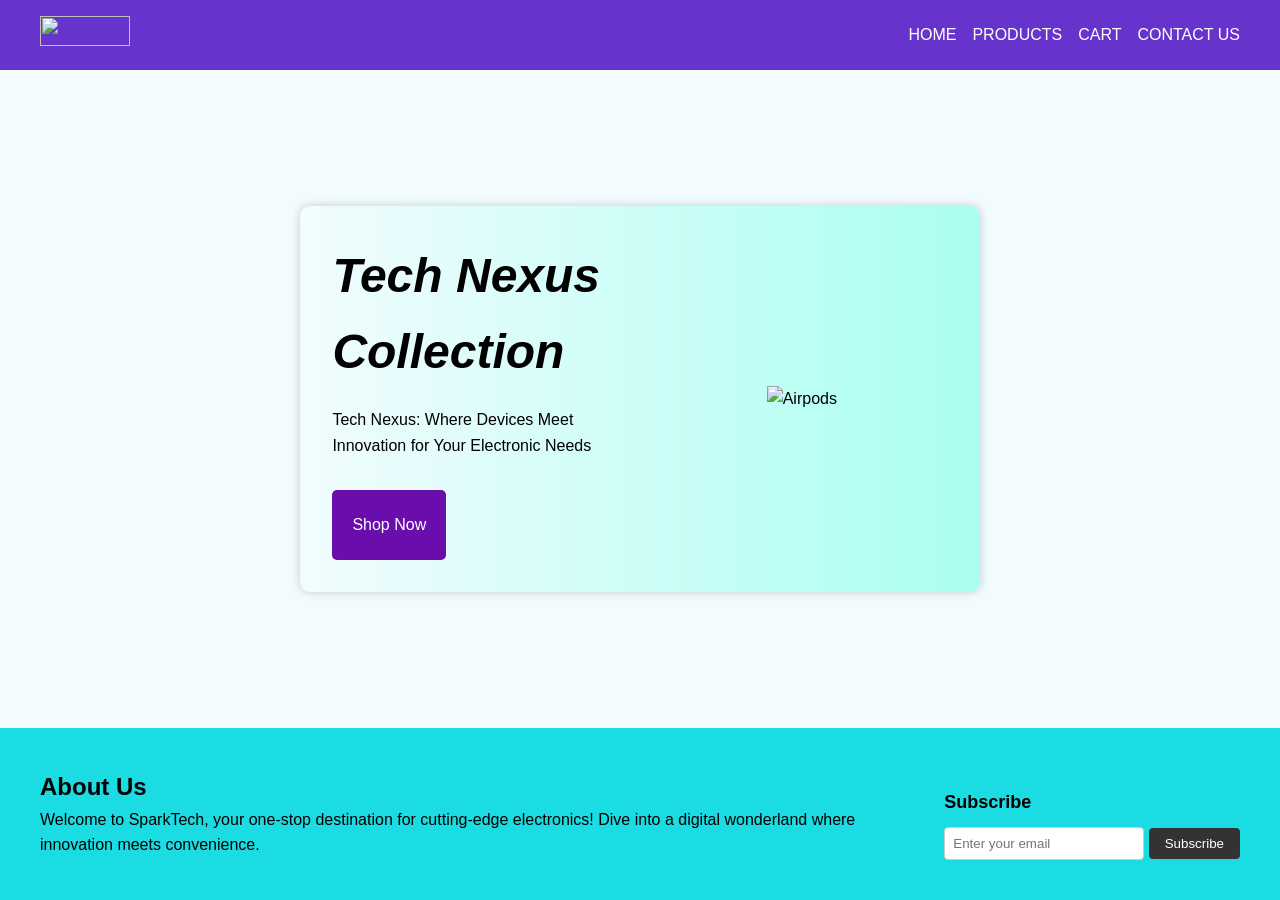
==== index.html @ aebb8704 "Add files via upload" ====
<!DOCTYPE html>
<html lang="en">
<head>
    <meta charset="UTF-8">
    <meta name="viewport" content="width=device-width, initial-scale=1.0">
    <title>DeveloperGTM</title>
    <link rel="stylesheet" href="styles.css">
</head>
<body>
  <div class="loader"></div>
    <header>
        <nav>
            <div ><img src="images/ELECTROLYFE(1).png" alt="" class="logo"></div>
            <ul>
                <li><a href="index.html"> HOME</a></li>
                <li><a href="products.html"id="link">PRODUCTS</a></li>
                <li><a href="cart.html">CART</a></li>
                <li><a href="contactus.html">CONTACT US</a></li>
            </ul>
        </nav>
    </header>

    <main>
        <section class="hero">
            <div class="hero-text">
                <h1 style="font-style:italic;">Tech Nexus Collection</h1>
                <p>Tech Nexus: Where Devices Meet Innovation for Your Electronic Needs</p>
                <a href="products.html"><button>Shop Now</button></a>
            </div>
            <div class="hero-image">
                <img src="images/istockphoto-1328836875-612x612.jpg" alt="Airpods">
            </div>
        </section>
    </main>
   
  <section class="scroll-section">
    <div class="container">
      <div class="content">
        <h2>About Us</h2>
        <p>Welcome to SparkTech, your one-stop destination for cutting-edge electronics! Dive into a digital wonderland where innovation
             meets convenience.</p>
      </div>
      
        <div class="subscribe">
          <h3>Subscribe</h3>
          <form>
            <input type="email" placeholder="Enter your email" />
            <button type="submit">Subscribe</button>
          </form>
        </div>
      </div>
    </div>
  </section>
</section>

    <script src="script.js"></script>
    <script src="cart.js"></script>
    
</body>
</html>
---- styles.css ----
.search-container {
     padding-left: 40px;
    margin-top: 20px; /* Adjust the top margin as needed */
  }
  
  #search-bar {
    width: 1276px;
    padding: 10px 20px;
    border-radius: 10px;
    border: 1px solid #ccc;
    font-size: 16px;
  }
* {
    margin: 0;
    padding: 0;
    box-sizing: border-box;
}

body {
    font-family: Arial, sans-serif;
    line-height: 1.6;
    background-color: #f2fcfe;
    min-height: 100vh;
    display: flex;
    flex-direction: column;
}

/* Header and navigation */
header {
    background-color: #6633cc;
    padding: 1rem;
    display: flex;
    justify-content: center;
    align-items: center;
}

nav {
    display: flex;
    justify-content: space-between;
    align-items: center;
    width: 100%;
    max-width: 1200px;
}

nav ul {
    display: flex;
    list-style: none;
}

nav ul li {
    margin-left: 1rem;
}

nav ul li a {
    color: #fff;
    text-decoration: none;
}

.logo {
    max-width: 100px; 
    height: auto;
}

/* Hero section */
main {
    flex-grow: 1;
    display: flex;
    align-items: center;
    justify-content: center;
}

.hero {
    display: flex;
    justify-content: space-between;
    align-items: center;
    padding: 2rem;
    background: linear-gradient(to right, #f2fcfe, #a9fff1);
    border-radius: 10px;
    box-shadow: 0 0 10px rgba(0, 0, 0, 0.2);
    max-width: 1200px;
    margin: 0 auto;
}

.hero-text {
    flex: 1;
    padding-right: 2rem;
}

.hero-text h1 {
    font-size: 3rem;
    margin-bottom: 1rem;
}

.hero-text p {
    margin-bottom: 2rem;
}

.hero-text button {
    display: inline-block;
    padding: 10px 20px;
    font-size: 16px;
    color: #fff;
    background-color: #6A0DAD;
    border: none;
    border-radius: 5px;
    cursor: pointer;
    text-align: center;
    text-decoration: none;
    height: 70px;
}

.button:hover {
    background-color: #4E0865;
}

.hero-image {
    flex: 1;
    text-align: center;
}

.hero-image img {
    animation: bulgeAndShake 3s infinite alternate;
    max-width: 100%;
    height: auto;
}

@keyframes bulgeAndShake {
    0% {
        transform: scale(1) translateX(-2px);
    }
    100% {
        transform: scale(1.1) translateX(2px);
    }
}

/* Scroll section */
.scroll-section {
    background-color: #f2f2f2;
    padding: 40px 0;
}

.container {
    max-width: 1200px;
    margin: 0 auto;
    display: flex;
    justify-content: space-between;
    align-items: flex-start;
    flex-wrap: wrap;
}

.content {
    flex: 1;
    padding-right: 40px;
}

.subscribe {
    margin-top: 20px;
}

.subscribe h3 {
    font-size: 18px;
    margin-bottom: 10px;
}

.subscribe input[type="email"] {
    padding: 8px;
    width: 200px;
    border: 1px solid #ccc;
    border-radius: 4px;
}

.subscribe button[type="submit"] {
    padding: 8px 16px;
    background-color: #333;
    color: #fff;
    border: none;
    border-radius: 4px;
    cursor: pointer;
}

/* Media queries for responsive design */
@media (max-width: 768px) {
    .hero {
        flex-direction: column;
        padding: 1rem;
    }

    .hero-text {
        padding-right: 0;
        text-align: center;
        margin-bottom: 2rem;
    }

    .hero-image img {
        max-width: 80%;
    }

    .container {
        flex-direction: column;
        align-items: center;
    }

    .content {
        padding-right: 0;
        text-align: center;
        margin-bottom: 2rem;
    }

    .subscribe {
        margin-top: 0;
    }
}

@media (max-width: 480px) {
    .hero-text h1 {
        font-size: 2rem;
    }

    .subscribe input[type="email"] {
        width: 100%;
    }
}
.loader {
    display: none; /* Initially hidden */
    position: fixed;
    top: 50%;
    left: 50%;
    transform: translate(-50%, -50%);
    border: 8px solid #6A0DAD; /* Royal Purple */
    border-top: 8px solid #1E1E5E; /* Blue Purple */
    border-radius: 50%;
    width: 50px;
    height: 50px;
    animation: spin 1s linear infinite;
}

@keyframes spin {
    0% { transform: translate(-50%, -50%) rotate(0deg); }
    100% { transform: translate(-50%, -50%) rotate(360deg); }
}


@keyframes spin {
    0% { transform: translate(-50%, -50%) rotate(0deg); }
    100% { transform: translate(-50%, -50%) rotate(360deg); }
}

* {
    margin: 0;
    padding: 0;
    box-sizing: border-box;
}

body {
    font-family: Arial, sans-serif;
    line-height: 1.6;
    background-color: #f2fcfe; /* Light blue background */
    min-height: 100vh; /* Ensure the body takes up at least the full viewport height */
    display: flex;
    flex-direction: column; /* Layout the content vertically */
}

/* Header and navigation */
header {
    background-color: #6633cc;
    padding: 1rem;
    display: flex;
    justify-content: center; /* Center the navigation bar */
    align-items: center;
}

nav {
    display: flex;
    justify-content: space-between;
    align-items: center;
    width: 100%;
    max-width: 1200px; 
}

nav ul {
    display: flex;
    list-style: none;
}

nav ul li {
    margin-left: 1rem;
}

nav ul li a {
    color: #fff;
    text-decoration: none;
}

/* Hero section */
main {
    flex-grow: 1; /* Allow the main content to grow and fill the remaining space */
    display: flex;
    align-items: center;
    justify-content: center;
}

.hero {
    display: flex;
    justify-content: space-between;
    align-items: center;
    padding: 2rem;
    background: linear-gradient(to right, #f2fcfe, #a9fff1);
    border-radius: 10px;
    box-shadow: 0 0 10px rgba(0, 0, 0, 0.2);
    max-width: 1200px; 
    margin: 0 auto; 
}

.hero-text {
    flex: 1;
    padding-right: 2rem;
}

.hero-text h1 {
    font-size: 3rem;
    margin-bottom: 1rem;
}

.hero-text p {
    margin-bottom: 2rem;
}

.hero-text button {
    display: inline-block;
    padding: 10px 20px;
    font-size: 16px;
    color: #fff;
    background-color: #6A0DAD; /* Royal Purple */
    border: none;
    border-radius: 5px;
    cursor: pointer;
    text-align: center;
    text-decoration: none;
    height: 70px;
    display: inline-block;
    padding: 10px 20px;
    font-size: 16px;
    color: #fff;
    background-color: #6A0DAD; /* Royal Purple */
    border: none;
    border-radius: 5px;
    cursor: pointer;
    text-align: center;
    text-decoration: none;
    height: 70px;
    animation: blink 5s infinite; /* Apply blinking animation */
}

@keyframes blink {
    0%, 50%, 100% {
        box-shadow: 0 0 10px 5px rgba(5, 241, 241, 0.7); /* Light orange glow */
    }
    25%, 75% {
        box-shadow: none;
    }
}

button:hover {
    cursor: pointer;
}


.button:hover {
    background-color: #4E0865; /* Darker shade of purple on hover */
}

.hero-image {
    flex: 1;
    text-align: center;
}

.hero-image img {
    animation: bulgeAndShake 3s infinite alternate;
}

@keyframes bulgeAndShake {
    0% {
        transform: scale(1) translateX(-2px);
    }
    100% {
        transform: scale(1.1) translateX(2px);
    }
}

.hero-image img {
    max-width: 100%;
    height: auto;
}

.scroll-section {
    background-color: #1adce2;
    padding: 40px 0;
}

.container {
    max-width: 1200px;
    margin: 0 auto;
    display: flex;
    justify-content: space-between;
    align-items: flex-start;
}

.content {
    flex: 1;
    padding-right: 40px;
}

.links {
    display: flex;
    justify-content: space-between;
    flex-wrap: wrap;
}

.link-group {
    margin-right: 40px;
}

.link-group h3 {
    font-size: 18px;
    margin-bottom: 10px;
}

.link-group ul {
    list-style-type: none;
    padding: 0;
}

.link-group li {
    margin-bottom: 5px;
}

.link-group a {
    color: #333;
    text-decoration: none;
}

.subscribe h3 {
    font-size: 18px;
    margin-bottom: 10px;
}

.subscribe input[type="email"] {
    padding: 8px;
    width: 200px;
    border: 1px solid #ccc;
    border-radius: 4px;
}

.subscribe button[type="submit"] {
    padding: 8px 16px;
    background-color: #333;
    color: #fff;
    border: none;
    border-radius: 4px;
    cursor: pointer;
}
.logo{
 width: 90px;
 height : 30px;  
}



/* Reset and basic styles */
/* ... */

.product-listing {
    padding: 2rem;
    max-width: 1200px;
    margin: 0 auto;
}

.product-grid {
    display: grid;
    grid-template-columns: repeat(auto-fit, minmax(250px, 1fr));
    gap: 2rem;
}

.product-item {
    background-color: #fff;
    box-shadow: 0 0 10px rgba(0, 0, 0, 0.1);
    padding: 1rem;
    text-align: center;
}

.product-item img {
    max-width: 100%;
    height: auto;
}

.product-item h3 {
    font-size: 1.2rem;
    margin: 1rem 0;
}

.product-item p {
    margin-bottom: 1rem;
}

.product-item button {
    background-color: #007bff;
    color: #fff;
    border: none;
    padding: 0.5rem 1rem;
    cursor: pointer;
}



body {
    font-family: Arial, sans-serif;
    line-height: 1.6;
    background-color: #f2fcfe;
    min-height: 100vh;
    display: flex;
    flex-direction: column;
}

header, footer {
    background-color: #6633cc;
    padding: 1rem;
}

.main {
    flex-grow: 1;
    display: flex;
    justify-content: center;
    align-items: center;
}

.product-listing {
    text-align: center;
    padding: 2rem;
   
}

.product-grid {
    display: flex;
    flex-wrap: wrap;
    justify-content: center;
    
}

.product-item {
    margin: 1rem;
    padding: 1rem;
    border: 1px solid #ccc;
    border-radius: 5px;
    text-align: center;
    width: 300px; 
}



.product-item img {
    max-width: 100%;
    height:auto;
}

.product-item h3 {
    margin-top: 1rem;
    font-size: 1.2rem;
}

.product-item p {
    margin-top: 0.5rem;
    font-size: 1rem;
}

.product-item button {
    margin-top: 1rem; 
    font-size: 1rem;
    background-color: #6A0DAD;
    color: #fff;
    border: none;
    border-radius: 5px;
    cursor: pointer;
}

.product-item button:hover {
    background-color: #4E0865;
}

.slideshow-container {
    position: relative;
    max-width: 100%;
    overflow: hidden;
}

.slide {
    display: none;
    position: absolute;
    width: 100%;
    height: 100%;
}

.fade {
    animation: fadeEffect 5s infinite; /* Change image every 5 seconds */
}

@keyframes fadeEffect {
    0% {
        opacity: 0;
    }
    25% {
        opacity: 1;
    }
    75% {
        opacity: 1;
    }
    100% {
        opacity: 0;
    }
}


/*contact us styiing*/

#contact-us {
    background-color: #f5f5f5;
    padding: 50px 0;
    text-align: center;
  }
  
  .contact-container {
    max-width: 1200px;
    margin: 0 auto;
    display: flex;
    flex-wrap: wrap;
    justify-content: space-between;
  }
  
  .contact-info,
  .contact-form {
    width: 48%;
    text-align: left;
  }
  
  .contact-info h3,
  .contact-form h3 {
    font-size: 24px;
    margin-bottom: 20px;
  }
  
  .contact-info p {
    margin-bottom: 10px;
  }
  
  .contact-info i {
    margin-right: 10px;
    color: #4c5baf;
  }
  
  .social-links {
    margin-top: 20px;
  }
  
  .social-links a {
    display: inline-block;
    margin-right: 10px;
    color: #333;
    font-size: 20px;
  }
  
  .contact-form input,
  .contact-form textarea {
    width: 100%;
    padding: 10px;
    margin-bottom: 15px;
    border: 1px solid #ccc;
    border-radius: 4px;
  }
  
  .contact-form textarea {
    height: 150px;
  }
  
  .contact-form button {
    background-color: #4c53af;
    color: white;
    padding: 10px 20px;
    border: none;
    border-radius: 4px;
    cursor: pointer;
  }
  
  .contact-form button:hover {
    background-color: #4b45a0;
  }
  
  @media (max-width: 768px) {
    .contact-info,
    .contact-form {
      width: 100%;
    }
  
    .contact-info {
      margin-bottom: 30px;
    }
  }

  /*cart styling*/
  .cart-container {
    max-width: 800px;
    margin: 0 auto;
    padding: 20px;
  }
  
  .cart-item {
    display: flex;
    align-items: center;
    justify-content: space-between;
    margin-bottom: 20px;
    padding: 10px;
    background-color: #f5f5f5;
    border-radius: 5px;
  }
  
  .product-info {
    display: flex;
    align-items: center;
  }
  
  .product-info img {
    max-width: 80px;
    margin-right: 10px;
  }
  
  .quantity-controls {
    display: flex;
    align-items: center;
  }
  
  .quantity-controls button {
    background-color: #4CAF50;
    color: white;
    border: none;
    padding: 5px 10px;
    border-radius: 3px;
    cursor: pointer;
  }
  
  .quantity-controls input {
    width: 40px;
    text-align: center;
    margin: 0 10px;
  }
  
  .placeholder {
    text-align: center;
    color: #888;
    font-style: italic;
  }
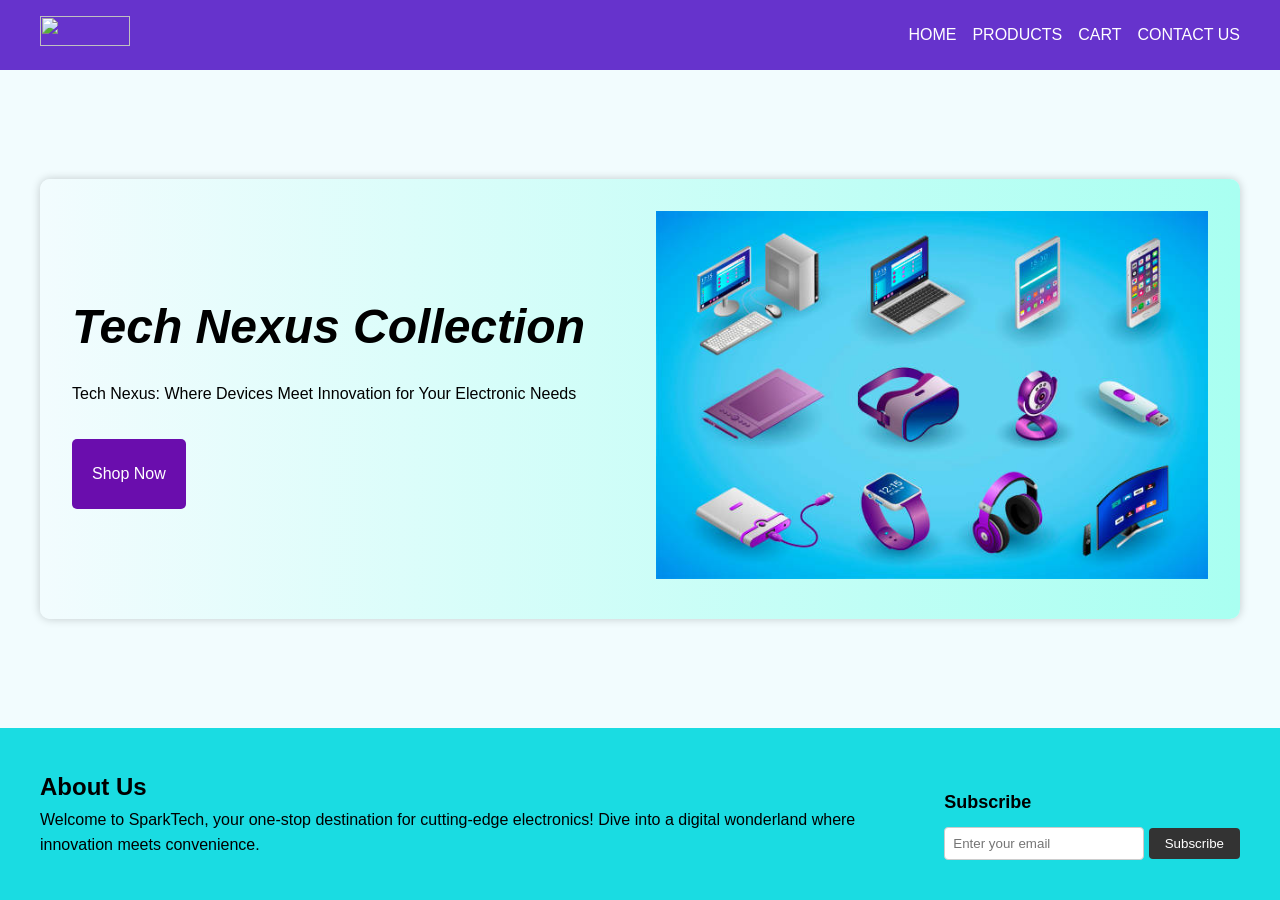
==== commit 028c60a2: "Update index.html" ====
--- a/index.html
+++ b/index.html
@@ -28,7 +28,7 @@
                 <a href="products.html"><button>Shop Now</button></a>
             </div>
             <div class="hero-image">
-                <img src="images/istockphoto-1328836875-612x612.jpg" alt="Airpods">
+                <img src="istockphoto-1328836875-612x612.jpg" alt="Airpods">
             </div>
         </section>
     </main>
@@ -57,4 +57,4 @@
     <script src="cart.js"></script>
     
 </body>
-</html>+</html>
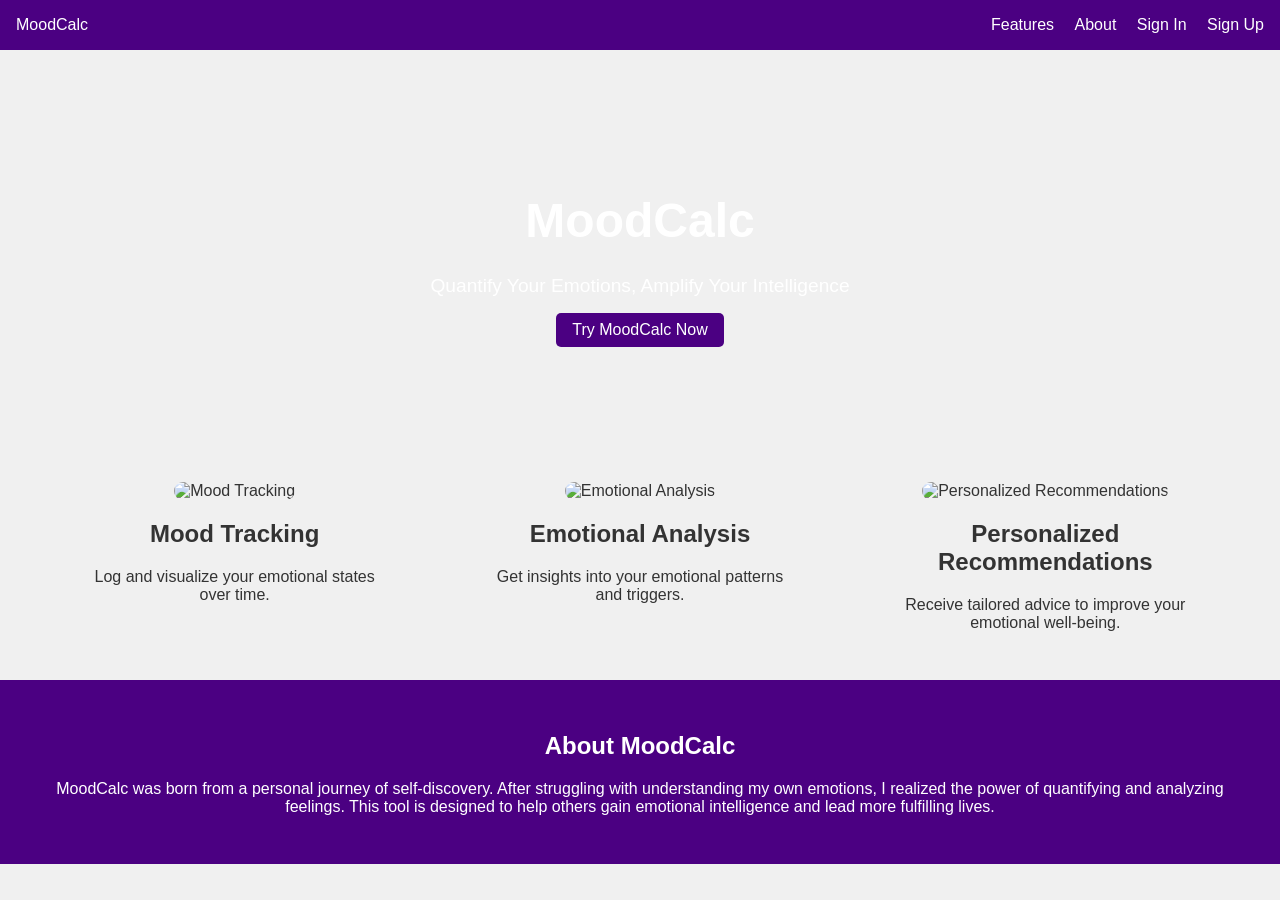
==== commit 44c88659: "add base code" ====
--- a/index.html
+++ b/index.html
@@ -1,60 +1,116 @@
-<!DOCTYPE html>
-<html lang="en">
-<head>
-    <meta charset="UTF-8">
-    <meta name="viewport" content="width=device-width, initial-scale=1.0">
-    <title>DeveloperGTM</title>
-    <link rel="stylesheet" href="styles.css">
-</head>
-<body>
-  <div class="loader"></div>
-    <header>
-        <nav>
-            <div ><img src="images/ELECTROLYFE(1).png" alt="" class="logo"></div>
-            <ul>
-                <li><a href="index.html"> HOME</a></li>
-                <li><a href="products.html"id="link">PRODUCTS</a></li>
-                <li><a href="cart.html">CART</a></li>
-                <li><a href="contactus.html">CONTACT US</a></li>
-            </ul>
-        </nav>
-    </header>
-
-    <main>
-        <section class="hero">
-            <div class="hero-text">
-                <h1 style="font-style:italic;">Tech Nexus Collection</h1>
-                <p>Tech Nexus: Where Devices Meet Innovation for Your Electronic Needs</p>
-                <a href="products.html"><button>Shop Now</button></a>
-            </div>
-            <div class="hero-image">
-                <img src="istockphoto-1328836875-612x612.jpg" alt="Airpods">
-            </div>
-        </section>
-    </main>
-   
-  <section class="scroll-section">
-    <div class="container">
-      <div class="content">
-        <h2>About Us</h2>
-        <p>Welcome to SparkTech, your one-stop destination for cutting-edge electronics! Dive into a digital wonderland where innovation
-             meets convenience.</p>
-      </div>
-      
-        <div class="subscribe">
-          <h3>Subscribe</h3>
-          <form>
-            <input type="email" placeholder="Enter your email" />
-            <button type="submit">Subscribe</button>
-          </form>
-        </div>
-      </div>
-    </div>
-  </section>
-</section>
-
-    <script src="script.js"></script>
-    <script src="cart.js"></script>
-    
-</body>
-</html>
+<!DOCTYPE html>
+<html lang="en">
+<head>
+    <meta charset="UTF-8">
+    <meta name="viewport" content="width=device-width, initial-scale=1.0">
+    <title>MoodCalc - Emotional Intelligence Calculator</title>
+    <style>
+        body {
+            font-family: Arial, sans-serif;
+            margin: 0;
+            padding: 0;
+            background-color: #f0f0f0;
+            color: #333;
+        }
+        header {
+            background-color: #4B0082;
+            color: white;
+            padding: 1rem;
+            display: flex;
+            justify-content: space-between;
+            align-items: center;
+        }
+        nav a {
+            color: white;
+            text-decoration: none;
+            margin-left: 1rem;
+        }
+        .cover {
+            background-image: url('/api/placeholder/1200/400');
+            background-size: cover;
+            height: 400px;
+            display: flex;
+            flex-direction: column;
+            justify-content: center;
+            align-items: center;
+            text-align: center;
+            color: white;
+        }
+        .cover h1 {
+            font-size: 3rem;
+            margin-bottom: 0.5rem;
+        }
+        .cover p {
+            font-size: 1.2rem;
+            margin-bottom: 1rem;
+        }
+        .btn {
+            background-color: #4B0082;
+            color: white;
+            padding: 0.5rem 1rem;
+            text-decoration: none;
+            border-radius: 5px;
+        }
+        .features {
+            display: flex;
+            justify-content: space-around;
+            padding: 2rem;
+        }
+        .feature {
+            text-align: center;
+            max-width: 300px;
+        }
+        .feature img {
+            width: 100%;
+            height: auto;
+            border-radius: 10px;
+        }
+        .about {
+            background-color: #4B0082;
+            color: white;
+            padding: 2rem;
+            text-align: center;
+        }
+    </style>
+</head>
+<body>
+    <header>
+        <div>MoodCalc</div>
+        <nav>
+            <a href="#features">Features</a>
+            <a href="#about">About</a>
+            <a href="#">Sign In</a>
+            <a href="#">Sign Up</a>
+        </nav>
+    </header>
+
+    <section class="cover">
+        <h1>MoodCalc</h1>
+        <p>Quantify Your Emotions, Amplify Your Intelligence</p>
+        <a href="#" class="btn">Try MoodCalc Now</a>
+    </section>
+
+    <section id="features" class="features">
+        <div class="feature">
+            <img src="/api/placeholder/300/200" alt="Mood Tracking">
+            <h2>Mood Tracking</h2>
+            <p>Log and visualize your emotional states over time.</p>
+        </div>
+        <div class="feature">
+            <img src="/api/placeholder/300/200" alt="Emotional Analysis">
+            <h2>Emotional Analysis</h2>
+            <p>Get insights into your emotional patterns and triggers.</p>
+        </div>
+        <div class="feature">
+            <img src="/api/placeholder/300/200" alt="Personalized Recommendations">
+            <h2>Personalized Recommendations</h2>
+            <p>Receive tailored advice to improve your emotional well-being.</p>
+        </div>
+    </section>
+
+    <section id="about" class="about">
+        <h2>About MoodCalc</h2>
+        <p>MoodCalc was born from a personal journey of self-discovery. After struggling with understanding my own emotions, I realized the power of quantifying and analyzing feelings. This tool is designed to help others gain emotional intelligence and lead more fulfilling lives.</p>
+    </section>
+</body>
+</html>
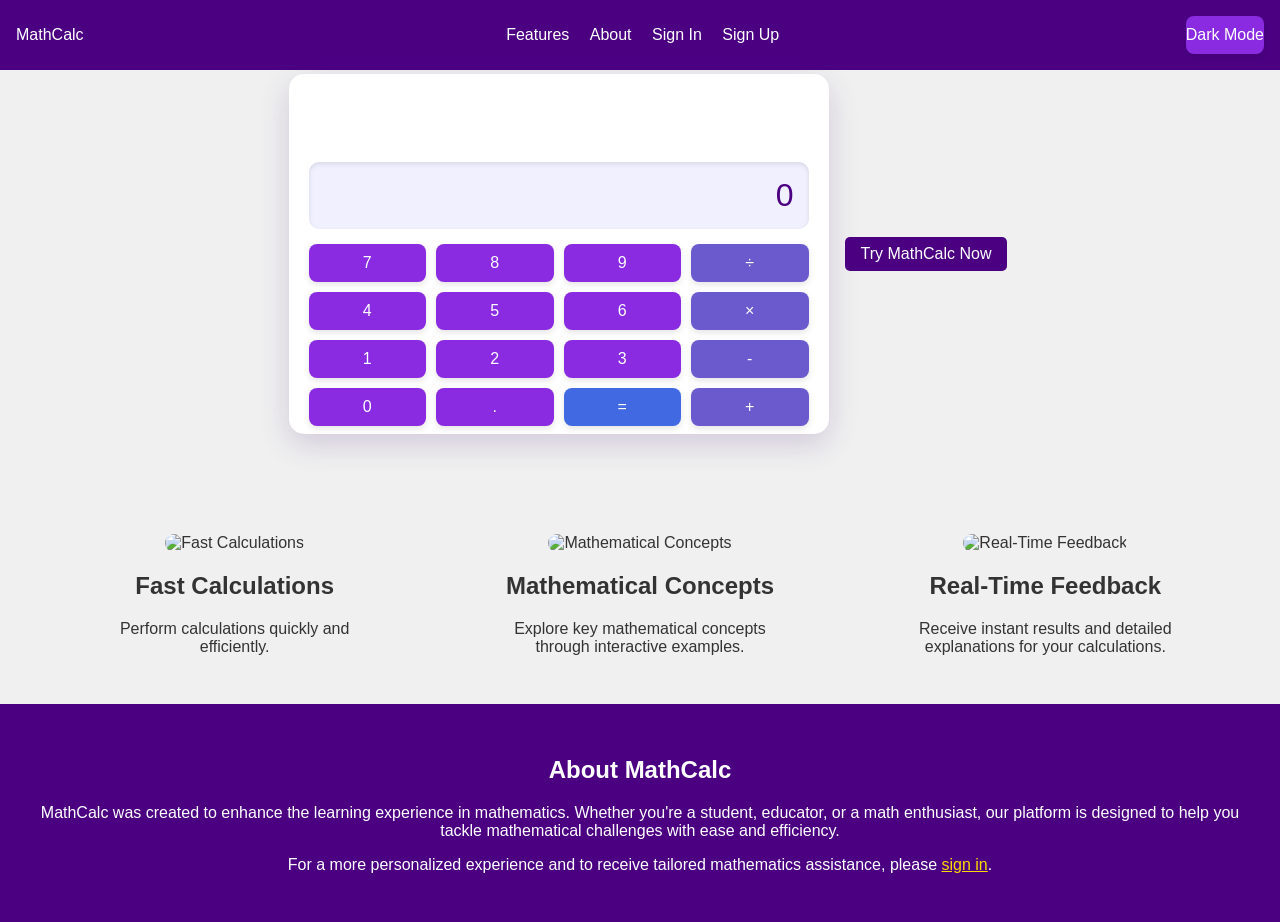
==== commit 838bdbd4: "Create index.html" ====
--- a/index.html
+++ b/index.html
@@ -1,9 +1,10 @@
 <!DOCTYPE html>
 <html lang="en">
+
 <head>
     <meta charset="UTF-8">
     <meta name="viewport" content="width=device-width, initial-scale=1.0">
-    <title>MoodCalc - Emotional Intelligence Calculator</title>
+    <title>MathCalc - Fast-Paced Calculation Tool</title>
     <style>
         body {
             font-family: Arial, sans-serif;
@@ -11,7 +12,9 @@
             padding: 0;
             background-color: #f0f0f0;
             color: #333;
-        }
+            transition: background-color 0.3s, color 0.3s;
+        }
+
         header {
             background-color: #4B0082;
             color: white;
@@ -20,11 +23,13 @@
             justify-content: space-between;
             align-items: center;
         }
+
         nav a {
             color: white;
             text-decoration: none;
             margin-left: 1rem;
         }
+
         .cover {
             background-image: url('/api/placeholder/1200/400');
             background-size: cover;
@@ -36,14 +41,17 @@
             text-align: center;
             color: white;
         }
+
         .cover h1 {
             font-size: 3rem;
             margin-bottom: 0.5rem;
         }
+
         .cover p {
             font-size: 1.2rem;
             margin-bottom: 1rem;
         }
+
         .btn {
             background-color: #4B0082;
             color: white;
@@ -51,66 +59,248 @@
             text-decoration: none;
             border-radius: 5px;
         }
+
         .features {
             display: flex;
             justify-content: space-around;
             padding: 2rem;
-        }
+            margin-top: 2rem;
+        }
+
         .feature {
             text-align: center;
             max-width: 300px;
         }
+
         .feature img {
             width: 100%;
             height: auto;
             border-radius: 10px;
         }
+
         .about {
             background-color: #4B0082;
             color: white;
             padding: 2rem;
             text-align: center;
         }
+
+        .calculator {
+            padding-left: 100;
+            background-color: #ffffff;
+            border-radius: 15px;
+            padding: 20px;
+            box-shadow: 0 10px 30px rgba(83, 52, 131, 0.2);
+            width: 500px;
+            height: 320px;
+            margin: 2rem 1rem;
+            display: flex;
+            flex-direction: column;
+        }
+
+        .display {
+            background-color: #f0f0ff;
+            color: #4b0082;
+            font-size: 2em;
+            padding: 15px;
+            text-align: right;
+            border-radius: 10px;
+            margin-bottom: 15px;
+            box-shadow: inset 0 2px 5px rgba(0, 0, 0, 0.1);
+        }
+
+        .buttons {
+            display: grid;
+            grid-template-columns: repeat(4, 1fr);
+            gap: 10px;
+        }
+
+        button {
+            background-color: #8a2be2;
+            border: none;
+            color: #ffffff;
+            padding: 10px 0; /* Adjusted padding for better alignment */
+            font-size: 1em;
+            border-radius: 8px;
+            cursor: pointer;
+            transition: all 0.3s ease;
+            box-shadow: 0 3px 6px rgba(0, 0, 0, 0.1);
+        }
+
+        button:hover {
+            background-color: #9b4dff;
+            transform: translateY(-2px);
+            box-shadow: 0 5px 10px rgba(0, 0, 0, 0.2);
+        }
+
+        .equals {
+            background-color: #4169e1;
+            grid-column: span 1; /* Changed to span 1 column */
+        }
+
+        .equals:hover {
+            background-color: #6495ed;
+        }
+
+        .operator {
+            background-color: #6a5acd;
+        }
+
+        .operator:hover {
+            background-color: #7b68ee;
+        }
+
+        .function {
+            background-color: #9370db;
+        }
+
+        .function:hover {
+            background-color: #a082ee;
+        }
+
+        .container {
+            display: flex;
+            align-items: center;
+            justify-content: center;
+            margin-bottom: 2rem;
+        }
+
+        /* Dark mode styles */
+        .dark-mode {
+            background-color: #333;
+            color: #f0f0f0;
+        }
+
+        .dark-mode header {
+            background-color: #222;
+        }
+
+        .dark-mode .cover {
+            color: #ddd;
+        }
+
+        .dark-mode .calculator {
+            background-color: #444;
+            color: #f0f0f0;
+        }
+
+        .dark-mode .display {
+            background-color: #555;
+            color: #fff;
+        }
+
+        .dark-mode button {
+            background-color: #5c4d9a;
+        }
+
+        .dark-mode button:hover {
+            background-color: #7b68ee;
+        }
+
+        .dark-mode .about {
+            background-color: #222;
+        }
     </style>
+    <script src="https://cdnjs.cloudflare.com/ajax/libs/axios/0.21.1/axios.min.js"></script>
+    <script>
+        async function calculate() {
+            const x = parseFloat(document.getElementById('x').value);
+            const y = parseFloat(document.getElementById('y').value);
+            const operation = document.getElementById('operation').value;
+
+            try {
+                const response = await axios.post('/api/calculate', { operation, x, y });
+                document.getElementById('result').textContent = `Result: ${response.data.result}`;
+            } catch (error) {
+                console.error('Error:', error);
+                document.getElementById('result').textContent = 'An error occurred';
+            }
+        }
+
+        function appendValue(value) {
+            const display = document.getElementById('display');
+            if (display.textContent === '0') {
+                display.textContent = value;
+            } else {
+                display.textContent += value;
+            }
+        }
+
+        function toggleDarkMode() {
+            const body = document.body;
+            body.classList.toggle('dark-mode');
+            const button = document.getElementById('dark-mode-button');
+            button.textContent = body.classList.contains('dark-mode') ? 'Light Mode' : 'Dark Mode';
+        }
+    </script>
 </head>
+
 <body>
     <header>
-        <div>MoodCalc</div>
+        <div>MathCalc</div>
         <nav>
             <a href="#features">Features</a>
             <a href="#about">About</a>
-            <a href="#">Sign In</a>
-            <a href="#">Sign Up</a>
+            <a href="mathcalc.html">Sign In</a>
+            <a href="mathcalc.html">Sign Up</a>
         </nav>
+        <button id="dark-mode-button" onclick="toggleDarkMode()">Dark Mode</button>
     </header>
 
     <section class="cover">
-        <h1>MoodCalc</h1>
-        <p>Quantify Your Emotions, Amplify Your Intelligence</p>
-        <a href="#" class="btn">Try MoodCalc Now</a>
+        
+        <div class="container">
+            <div class="calculator">
+                <h2>Quick Calculator</h2>
+                <div class="display" id="display">0</div>
+                <div class="buttons">
+                    <button onclick="appendValue('7')">7</button>
+                    <button onclick="appendValue('8')">8</button>
+                    <button onclick="appendValue('9')">9</button>
+                    <button class="operator" onclick="appendValue('/')">÷</button>
+                    <button onclick="appendValue('4')">4</button>
+                    <button onclick="appendValue('5')">5</button>
+                    <button onclick="appendValue('6')">6</button>
+                    <button class="operator" onclick="appendValue('*')">×</button>
+                    <button onclick="appendValue('1')">1</button>
+                    <button onclick="appendValue('2')">2</button>
+                    <button onclick="appendValue('3')">3</button>
+                    <button class="operator" onclick="appendValue('-')">-</button>
+                    <button onclick="appendValue('0')">0</button>
+                    <button onclick="appendValue('.')">.</button>
+                    <button class="equals" onclick="calculate()">=</button>
+                    <button class="operator" onclick="appendValue('+')">+</button>
+                </div>
+                
+            </div>
+            <a href="mathcalc.html" class="btn">Try MathCalc Now</a>
+        </div>
     </section>
 
     <section id="features" class="features">
         <div class="feature">
-            <img src="/api/placeholder/300/200" alt="Mood Tracking">
-            <h2>Mood Tracking</h2>
-            <p>Log and visualize your emotional states over time.</p>
+            <img src="/api/placeholder/300/200" alt="Fast Calculations">
+            <h2>Fast Calculations</h2>
+            <p>Perform calculations quickly and efficiently.</p>
         </div>
         <div class="feature">
-            <img src="/api/placeholder/300/200" alt="Emotional Analysis">
-            <h2>Emotional Analysis</h2>
-            <p>Get insights into your emotional patterns and triggers.</p>
+            <img src="/api/placeholder/300/200" alt="Mathematical Concepts">
+            <h2>Mathematical Concepts</h2>
+            <p>Explore key mathematical concepts through interactive examples.</p>
         </div>
         <div class="feature">
-            <img src="/api/placeholder/300/200" alt="Personalized Recommendations">
-            <h2>Personalized Recommendations</h2>
-            <p>Receive tailored advice to improve your emotional well-being.</p>
+            <img src="/api/placeholder/300/200" alt="Real-Time Feedback">
+            <h2>Real-Time Feedback</h2>
+            <p>Receive instant results and detailed explanations for your calculations.</p>
         </div>
     </section>
 
     <section id="about" class="about">
-        <h2>About MoodCalc</h2>
-        <p>MoodCalc was born from a personal journey of self-discovery. After struggling with understanding my own emotions, I realized the power of quantifying and analyzing feelings. This tool is designed to help others gain emotional intelligence and lead more fulfilling lives.</p>
+        <h2>About MathCalc</h2>
+        <p>MathCalc was created to enhance the learning experience in mathematics. Whether you're a student, educator, or a math enthusiast, our platform is designed to help you tackle mathematical challenges with ease and efficiency.</p>
+        <p>For a more personalized experience and to receive tailored mathematics assistance, please <a href="mathcalc.html" style="color: #FFD700;">sign in</a>.</p>
     </section>
+
 </body>
+
 </html>
